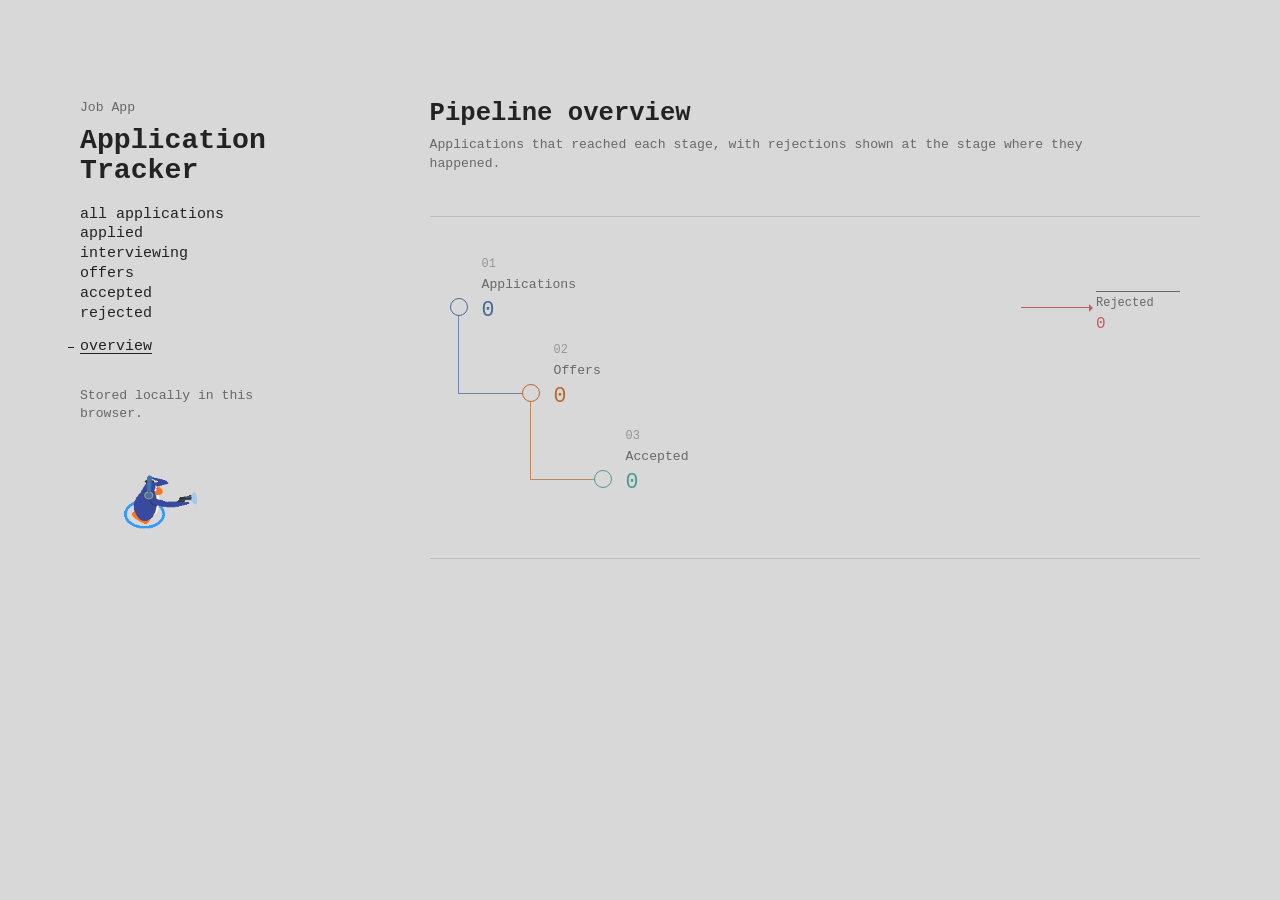
==== overview.html @ aea888de "feat: add interview round tracking and overview page; update styles and scripts" ====
<!DOCTYPE html>
<html lang="en">
  <head>
    <meta charset="UTF-8" />
    <meta name="viewport" content="width=device-width, initial-scale=1.0" />
    <title>Pipeline Overview · Job Application Tracker</title>
    <link rel="stylesheet" href="./styles.css" />
  </head>
  <body>
    <main class="shell">
      <aside class="rail" aria-label="Tracker navigation">
        <p class="eyebrow">Job App</p>
        <h1>Application Tracker</h1>

        <nav class="nav-list" aria-label="Tracker views">
          <a class="nav-link" href="./index.html">all applications</a>
          <a class="nav-link" href="./index.html?filter=Applied">applied</a>
          <a class="nav-link" href="./index.html?filter=Interviewing">interviewing</a>
          <a class="nav-link" href="./index.html?filter=Offer">offers</a>
          <a class="nav-link" href="./index.html?filter=Accepted">accepted</a>
          <a class="nav-link" href="./index.html?filter=Rejected">rejected</a>
          <a class="nav-link overview-link is-active" href="./overview.html" aria-current="page">overview</a>
        </nav>

        <p class="microcopy">Stored locally in this browser.</p>

        <div class="mascot" aria-label="Tracker mascot">
          <img src="./assets/mascot.gif" alt="Tracker mascot" />
        </div>
      </aside>

      <section class="workspace overview-workspace" aria-label="Pipeline overview">
        <header class="overview-header">
          <h2>Pipeline overview</h2>
          <p>Applications that reached each stage, with rejections shown at the stage where they happened.</p>
        </header>

        <section class="application-funnel" aria-label="Job application funnel">
          <div id="funnel-timeline" class="funnel-scroll"></div>
        </section>
      </section>
    </main>

    <script src="./overview.js"></script>
  </body>
</html>
---- styles.css ----
:root {
  --paper: #d8d8d8;
  --ink: #232323;
  --muted: #686868;
  --line: #bcbcbc;
  --field: #e6e6e6;
  --applied: #476a92;
  --interviewing: #9a6a22;
  --offer: #b8682d;
  --accepted: #2f7354;
  --rejected: #9a3d3d;
}

* {
  box-sizing: border-box;
}

[hidden] {
  display: none !important;
}

body {
  margin: 0;
  min-height: 100vh;
  background: var(--paper);
  color: var(--ink);
  font-family: "Courier New", Courier, monospace;
  font-size: 15px;
  letter-spacing: 0;
}

button,
input,
select,
textarea {
  font: inherit;
}

button {
  color: inherit;
}

.shell {
  display: grid;
  grid-template-columns: minmax(180px, 260px) minmax(0, 1fr);
  gap: clamp(2rem, 7vw, 8rem);
  width: min(1120px, calc(100% - 40px));
  margin: 0 auto;
  padding: clamp(4rem, 11vh, 8rem) 0 4rem;
}

.rail {
  position: sticky;
  top: 4rem;
  align-self: start;
}

.eyebrow,
.microcopy,
dt,
label,
.funnel-stage-label {
  color: var(--muted);
  font-size: 0.82rem;
  line-height: 1.35;
}

.eyebrow {
  margin: 0 0 0.55rem;
}

h1 {
  width: min-content;
  margin: 0 0 1.2rem;
  font-size: clamp(1.5rem, 2.2vw, 2.05rem);
  font-weight: 600;
  line-height: 1.08;
}

.nav-list {
  display: grid;
  justify-items: start;
  gap: 0.18rem;
  margin-bottom: 2rem;
}

.nav-link,
.text-button {
  appearance: none;
  border: 0;
  background: transparent;
  padding: 0;
  text-align: left;
  cursor: pointer;
}

.nav-link {
  position: relative;
  color: var(--ink);
  text-decoration: none;
}

.overview-link {
  margin-top: 0.85rem;
}

.nav-link::before {
  content: "";
  position: absolute;
  left: -0.75rem;
  top: 50%;
  width: 0.35rem;
  height: 1px;
  background: transparent;
}

.nav-link:hover,
.nav-link.is-active,
.text-button:hover,
a:hover {
  text-decoration: underline;
}

.nav-link.is-active::before {
  background: var(--ink);
}

.text-button.danger {
  color: var(--rejected);
}

.microcopy {
  max-width: 13rem;
  margin: 1.2rem 0 0;
}

.mascot {
  width: min(8rem, 52vw);
  margin-top: 2rem;
}

.mascot img {
  display: block;
  width: 100%;
  height: auto;
}

.workspace {
  min-width: 0;
  display: grid;
  gap: 1.35rem;
}

.application-funnel {
  min-width: 0;
  border-top: 1px solid var(--line);
  border-bottom: 1px solid var(--line);
}

.funnel-scroll {
  width: 100%;
  max-width: 100%;
  min-width: 0;
}

.funnel-timeline {
  --step-size: min(var(--desktop-step, 64px), 8vw);
  padding: 2.5rem clamp(0.25rem, 2vw, 1.25rem) 1.75rem;
}

.funnel-stage {
  position: relative;
  width: calc(100% - (var(--step-index) * var(--step-size)));
  min-width: 0;
  min-height: 86px;
  margin-left: calc(var(--step-index) * var(--step-size));
  color: var(--applied);
  text-align: left;
}

.funnel-stage:not(:last-child)::after {
  content: "";
  position: absolute;
  z-index: 0;
  top: 50px;
  left: 8px;
  width: var(--step-size);
  height: 86px;
  border-bottom: 1px solid currentColor;
  border-left: 1px solid currentColor;
  opacity: 0.72;
}

.funnel-stage-index,
.funnel-stage-label,
.funnel-stage-value {
  display: block;
}

.funnel-stage-index {
  margin: 0 0 0.35rem 2rem;
  color: #969696;
  font-size: 0.75rem;
}

.funnel-stage-label {
  margin: 0 7rem 0 2rem;
  color: var(--muted);
  line-height: 1.25;
}

.funnel-stage-value {
  margin: 0.4rem 0 0 2rem;
  font-size: 1.35rem;
  font-weight: 400;
  line-height: 1;
}

.funnel-node {
  position: absolute;
  z-index: 1;
  display: block;
  width: 18px;
  height: 18px;
  top: 41px;
  left: 0;
  border: 1px solid currentColor;
  border-radius: 50%;
  background: var(--paper);
}

.funnel-round-1 { color: #4f8d6b; }
.funnel-round-2 { color: #527c9f; }
.funnel-round-3 { color: #7b6f9c; }
.funnel-offers { color: var(--offer); }
.funnel-accepted { color: #4e9993; }

.funnel-rejected-branch {
  position: absolute;
  top: 34px;
  right: 0;
  width: 84px;
  color: #c65d5d;
  font-size: 0.75rem;
  text-align: left;
}

.funnel-rejected-branch::before {
  content: "";
  position: absolute;
  top: 16px;
  right: calc(100% + 7px);
  width: clamp(30px, 7vw, 68px);
  height: 1px;
  border-top: 1px solid currentColor;
}

.funnel-rejected-branch::after {
  content: "";
  position: absolute;
  top: 13px;
  left: -7px;
  border: 4px solid transparent;
  border-left-color: currentColor;
}

.funnel-rejected-branch span,
.funnel-rejected-branch strong {
  display: block;
  font-weight: 400;
}

.funnel-rejected-branch span {
  padding-top: 0.25rem;
  border-top: 1px solid currentColor;
  color: var(--muted);
}

.funnel-rejected-branch strong {
  margin-top: 0.3rem;
  font-size: 1rem;
}

.overview-header {
  padding-bottom: 0.4rem;
}

.overview-header h2 {
  margin: 0;
  font-size: clamp(1.25rem, 2vw, 1.65rem);
  font-weight: 600;
}

.overview-header p {
  max-width: 42rem;
  margin: 0.45rem 0 0;
  color: var(--muted);
  font-size: 0.82rem;
  line-height: 1.45;
}

.tracker-form,
.list-tools,
.job-item,
.empty-state {
  border-top: 1px solid var(--line);
}

.tracker-form {
  display: grid;
  gap: 1rem;
  padding-top: 1.1rem;
}

.form-error {
  min-height: 1rem;
  margin: 0;
  color: var(--rejected);
  font-size: 0.85rem;
}

.form-grid {
  display: grid;
  grid-template-columns: repeat(2, minmax(0, 1fr));
  gap: 0.9rem 1rem;
}

label {
  display: grid;
  gap: 0.35rem;
}

input,
select,
textarea {
  width: 100%;
  min-width: 0;
  border: 1px solid var(--line);
  border-radius: 0;
  background: var(--field);
  color: var(--ink);
  padding: 0.56rem 0.62rem;
  outline: none;
}

textarea {
  resize: vertical;
}

input:focus,
select:focus,
textarea:focus {
  border-color: var(--ink);
  box-shadow: inset 0 -1px 0 var(--ink);
}

button[type="submit"] {
  width: max-content;
  border: 1px solid var(--ink);
  border-radius: 0;
  background: var(--ink);
  color: var(--paper);
  padding: 0.58rem 0.8rem;
  cursor: pointer;
}

button[type="submit"]:hover {
  background: transparent;
  color: var(--ink);
}

.form-actions,
.list-tools,
.row-actions {
  display: flex;
  flex-wrap: wrap;
  align-items: end;
  gap: 0.85rem;
}

.list-tools {
  justify-content: space-between;
  padding-top: 1rem;
}

.search-label {
  flex: 1 1 280px;
}

.sort-label {
  flex: 0 1 210px;
}

.job-list {
  display: grid;
  gap: 0.95rem;
}

.job-item {
  position: relative;
  display: grid;
  gap: 1rem;
  padding: 1rem 0 1.1rem 1rem;
}

.job-item::before {
  content: "";
  position: absolute;
  left: 0;
  top: 1rem;
  bottom: 1.1rem;
  width: 3px;
  background: var(--applied);
}

.job-item.status-interviewing::before {
  background: var(--interviewing);
}

.job-item.status-offer::before {
  background: var(--offer);
}

.job-item.status-accepted::before {
  background: var(--accepted);
}

.job-item.status-rejected::before {
  background: var(--rejected);
}

.job-main {
  display: flex;
  justify-content: space-between;
  gap: 1rem;
}

.company {
  margin: 0 0 0.25rem;
  color: var(--muted);
}

.job-item h2 {
  margin: 0;
  font-size: 1.2rem;
  line-height: 1.2;
}

.status-pill {
  align-self: start;
  border: 1px solid currentColor;
  padding: 0.24rem 0.42rem;
  font-size: 0.78rem;
  white-space: nowrap;
}

.status-pill.status-applied {
  color: var(--applied);
}

.status-pill.status-interviewing {
  color: var(--interviewing);
}

.status-pill.status-offer {
  color: var(--offer);
}

.status-pill.status-accepted {
  color: var(--accepted);
}

.status-pill.status-rejected {
  color: var(--rejected);
}

.job-details {
  display: grid;
  grid-template-columns: repeat(5, minmax(0, 1fr));
  gap: 0.75rem;
  margin: 0;
}

.job-details div,
.row-actions label {
  min-width: 0;
}

dt,
dd {
  margin: 0;
}

dd,
.notes {
  overflow-wrap: anywhere;
  line-height: 1.4;
}

a {
  color: inherit;
  text-underline-offset: 0.18rem;
}

.notes {
  max-width: 58rem;
  margin: 0;
  color: #3d3d3d;
}

.row-actions select {
  min-width: 170px;
}

.empty-state {
  padding-top: 1rem;
}

.empty-state p,
.empty-state span {
  margin: 0;
}

.empty-state span {
  display: block;
  margin-top: 0.35rem;
  color: var(--muted);
}

@media (max-width: 860px) {
  .shell {
    grid-template-columns: 1fr;
    gap: 2rem;
    padding-top: 2.4rem;
  }

  .rail {
    position: static;
    display: grid;
    grid-template-columns: 1fr auto;
    column-gap: 1rem;
    align-items: start;
  }

  h1 {
    width: auto;
    max-width: 16rem;
  }

  .nav-list {
    grid-template-columns: repeat(2, max-content);
    column-gap: 1.25rem;
  }

  .mascot {
    grid-column: 2;
    grid-row: 1 / span 4;
    width: clamp(5rem, 20vw, 7rem);
    margin-top: 0;
  }

  .form-grid,
  .job-details {
    grid-template-columns: repeat(2, minmax(0, 1fr));
  }
}

@media (max-width: 560px) {
  body {
    font-size: 14px;
  }

  .shell {
    width: min(100% - 28px, 1120px);
  }

  .rail {
    grid-template-columns: 1fr;
  }

  .nav-list,
  .form-grid,
  .job-details,
  .job-main {
    grid-template-columns: 1fr;
  }

  .mascot {
    grid-column: auto;
    grid-row: auto;
    width: 5.5rem;
    margin-top: 0.75rem;
  }

  .job-main {
    display: grid;
  }

  .status-pill {
    justify-self: start;
  }

  .funnel-timeline {
    --step-size: var(--mobile-step, 22px);
  }

}
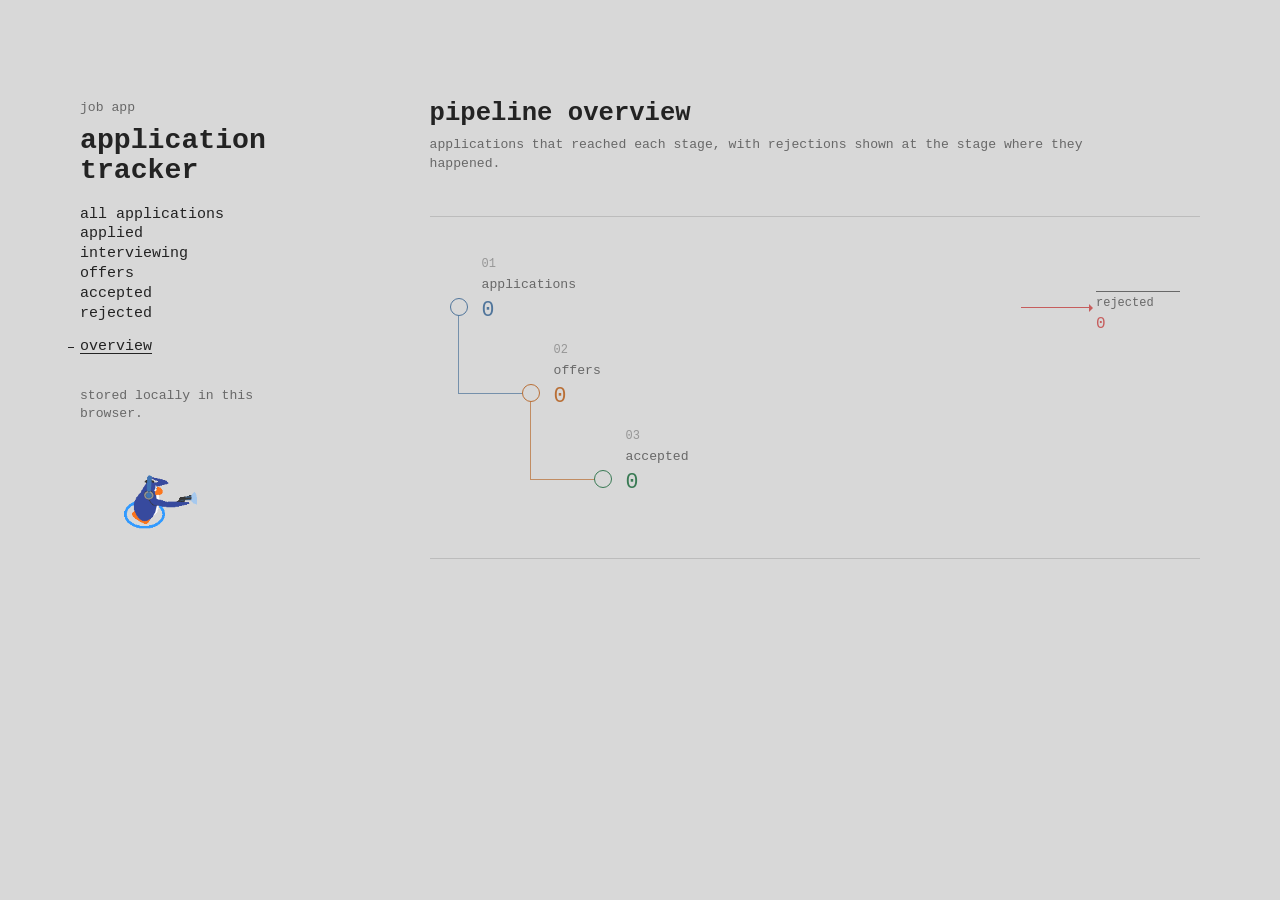
==== commit a30080d8: "feat: standardize text casing in HTML titles and styles" ====
--- a/overview.html
+++ b/overview.html
@@ -3,7 +3,7 @@
   <head>
     <meta charset="UTF-8" />
     <meta name="viewport" content="width=device-width, initial-scale=1.0" />
-    <title>Pipeline Overview · Job Application Tracker</title>
+    <title>pipeline overview · job application tracker</title>
     <link rel="stylesheet" href="./styles.css" />
   </head>
   <body>
--- a/styles.css
+++ b/styles.css
@@ -27,6 +27,7 @@
   font-family: "Courier New", Courier, monospace;
   font-size: 15px;
   letter-spacing: 0;
+  text-transform: lowercase;
 }
 
 button,
@@ -34,6 +35,7 @@
 select,
 textarea {
   font: inherit;
+  text-transform: lowercase;
 }
 
 button {
@@ -229,12 +231,6 @@
   background: var(--paper);
 }
 
-.funnel-round-1 { color: #4f8d6b; }
-.funnel-round-2 { color: #527c9f; }
-.funnel-round-3 { color: #7b6f9c; }
-.funnel-offers { color: var(--offer); }
-.funnel-accepted { color: #4e9993; }
-
 .funnel-rejected-branch {
   position: absolute;
   top: 34px;
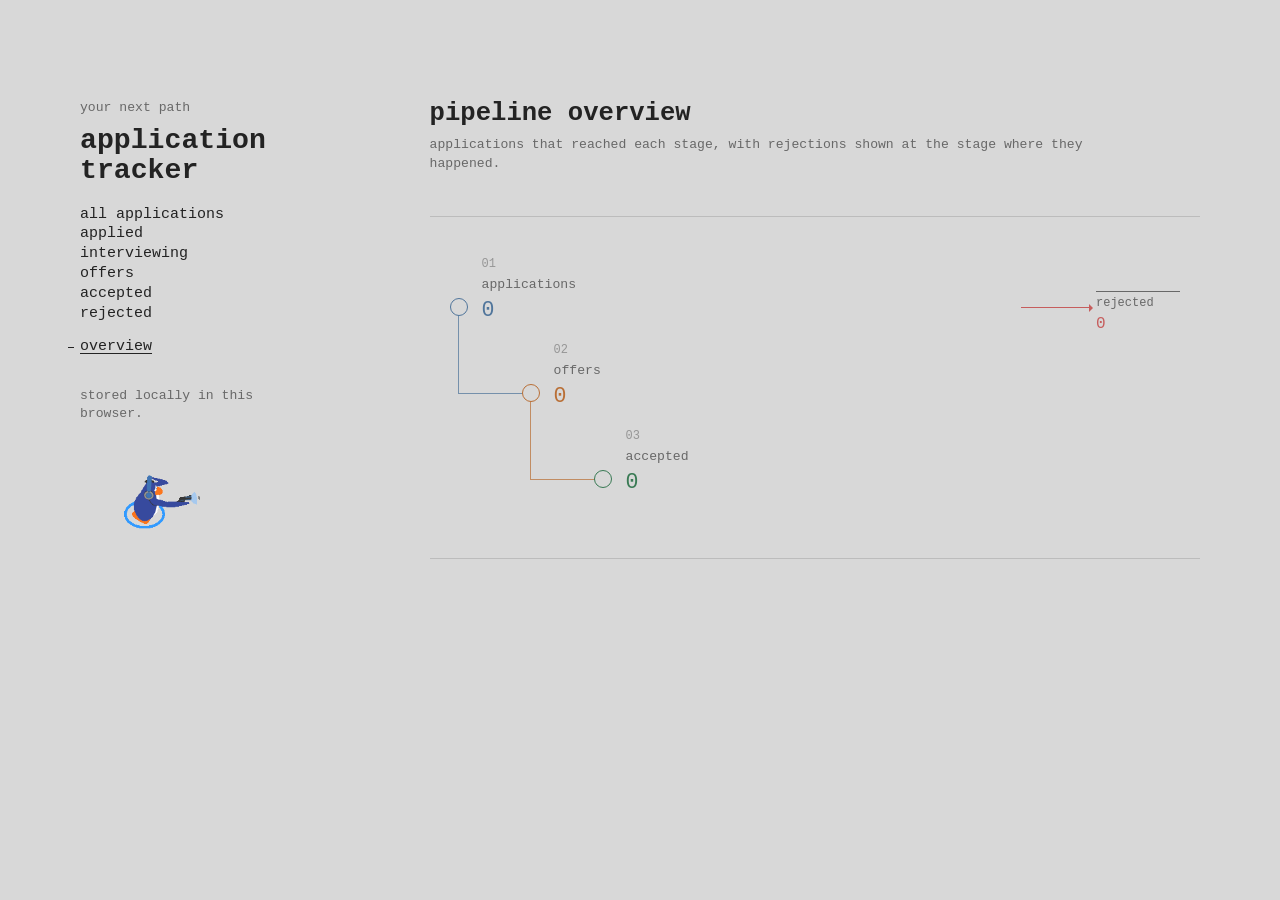
==== commit 4fba8288: "feat: update eyebrow text in overview to enhance user guidance" ====
--- a/overview.html
+++ b/overview.html
@@ -9,7 +9,7 @@
   <body>
     <main class="shell">
       <aside class="rail" aria-label="Tracker navigation">
-        <p class="eyebrow">Job App</p>
+        <p class="eyebrow">your next path</p>
         <h1>Application Tracker</h1>
 
         <nav class="nav-list" aria-label="Tracker views">
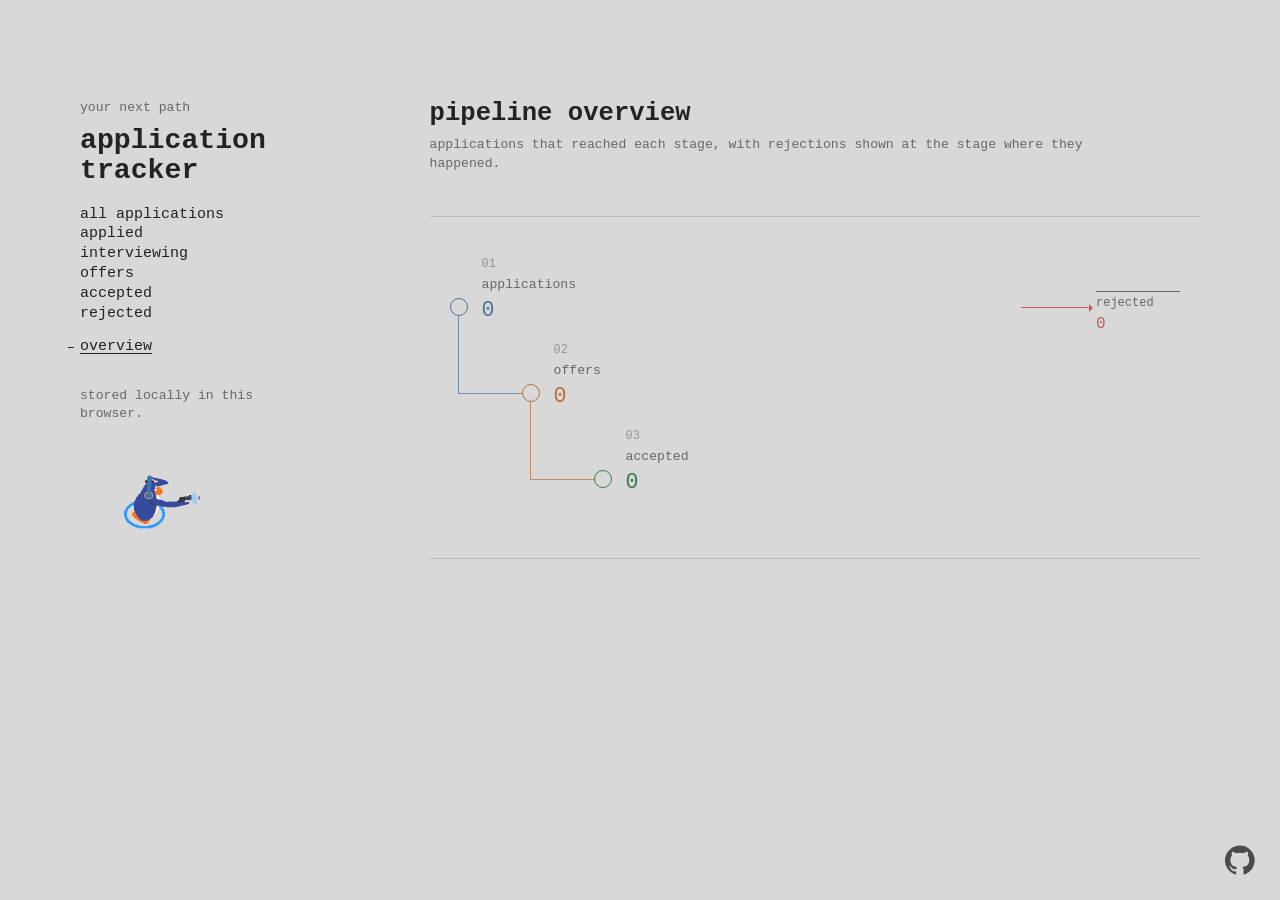
==== commit 87047019: "feat: add GitHub link with icon to index and overview pages; style adjustments for visibility" ====
--- a/overview.html
+++ b/overview.html
@@ -41,6 +41,12 @@
       </section>
     </main>
 
+    <a class="github-link" href="https://github.com/tylernsocial" target="_blank" rel="noreferrer" aria-label="Visit Tyler's GitHub profile">
+      <svg viewBox="0 0 24 24" aria-hidden="true" focusable="false">
+        <path d="M12 .5a12 12 0 0 0-3.8 23.39c.6.11.82-.26.82-.58v-2.03c-3.34.73-4.04-1.61-4.04-1.61-.55-1.39-1.34-1.76-1.34-1.76-1.09-.75.08-.73.08-.73 1.21.08 1.85 1.24 1.85 1.24 1.07 1.84 2.82 1.31 3.51 1 .11-.78.42-1.31.76-1.61-2.66-.3-5.46-1.33-5.46-5.93 0-1.31.47-2.38 1.24-3.22-.12-.3-.54-1.52.12-3.18 0 0 1.01-.32 3.3 1.23a11.46 11.46 0 0 1 6 0c2.29-1.55 3.29-1.23 3.29-1.23.66 1.66.24 2.88.12 3.18.77.84 1.24 1.91 1.24 3.22 0 4.61-2.8 5.63-5.48 5.92.43.37.82 1.1.82 2.22v3.29c0 .32.22.7.83.58A12 12 0 0 0 12 .5Z" />
+      </svg>
+    </a>
+
     <script src="./overview.js"></script>
   </body>
 </html>
--- a/styles.css
+++ b/styles.css
@@ -498,6 +498,33 @@
   text-underline-offset: 0.18rem;
 }
 
+.github-link {
+  position: fixed;
+  right: 1.25rem;
+  bottom: 1.25rem;
+  z-index: 10;
+  display: grid;
+  place-items: center;
+  width: 2.5rem;
+  height: 2.5rem;
+  color: var(--ink);
+  opacity: 0.78;
+  transition: opacity 160ms ease, transform 160ms ease;
+}
+
+.github-link:hover,
+.github-link:focus-visible {
+  opacity: 1;
+  transform: translateY(-2px);
+}
+
+.github-link svg {
+  display: block;
+  width: 1.85rem;
+  height: 1.85rem;
+  fill: currentColor;
+}
+
 .notes {
   max-width: 58rem;
   margin: 0;
@@ -600,4 +627,9 @@
     --step-size: var(--mobile-step, 22px);
   }
 
-}
+  .github-link {
+    right: 0.85rem;
+    bottom: 0.85rem;
+  }
+
+}
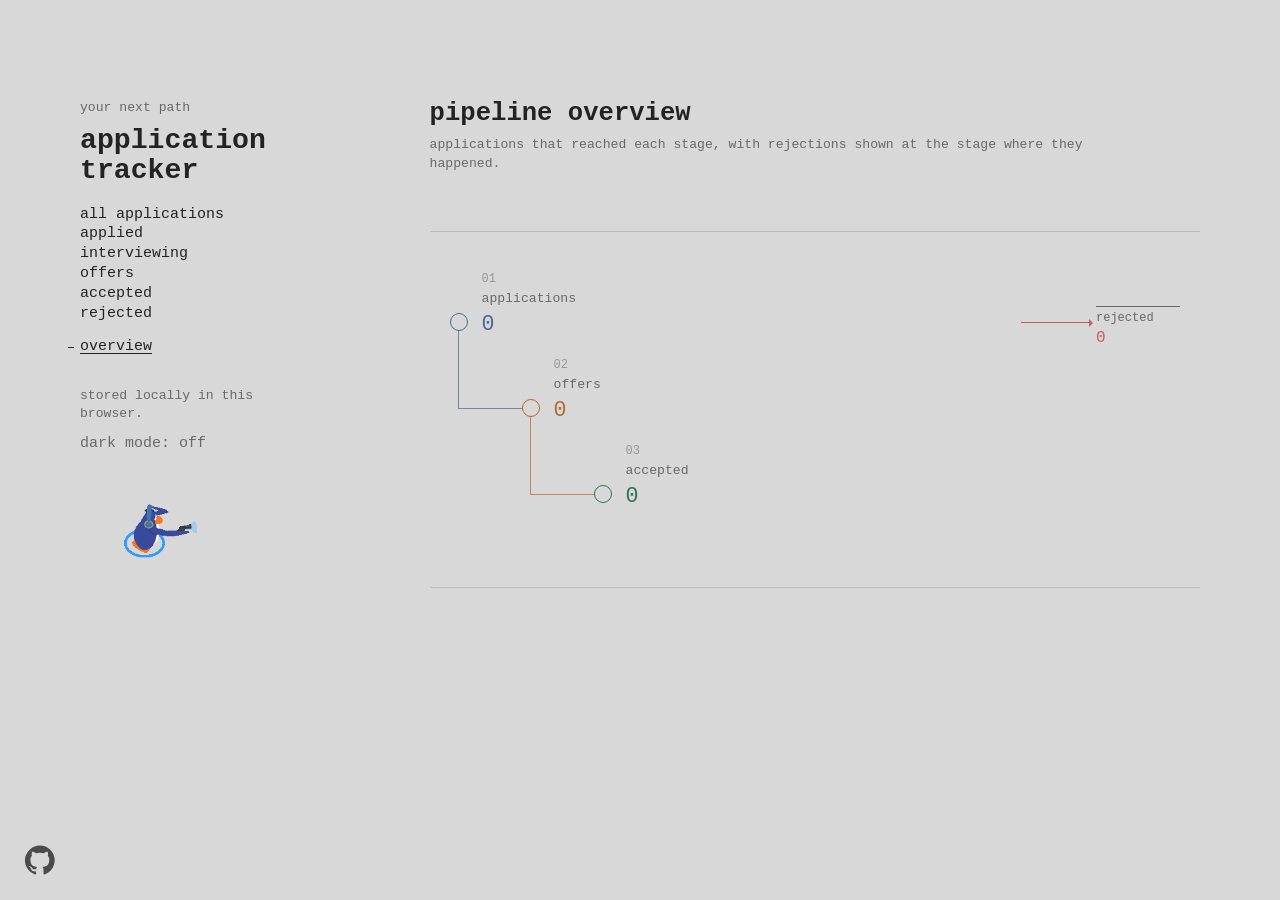
==== commit c814f2eb: "feat: implement theme toggle functionality with dark mode support and related UI updates" ====
--- a/overview.html
+++ b/overview.html
@@ -4,6 +4,7 @@
     <meta charset="UTF-8" />
     <meta name="viewport" content="width=device-width, initial-scale=1.0" />
     <title>pipeline overview · job application tracker</title>
+    <script src="./theme.js"></script>
     <link rel="stylesheet" href="./styles.css" />
   </head>
   <body>
@@ -23,6 +24,9 @@
         </nav>
 
         <p class="microcopy">Stored locally in this browser.</p>
+        <button id="theme-toggle" class="text-button theme-toggle" type="button" aria-pressed="false">
+          dark mode: off
+        </button>
 
         <div class="mascot" aria-label="Tracker mascot">
           <img src="./assets/mascot.gif" alt="Tracker mascot" />
--- a/styles.css
+++ b/styles.css
@@ -9,6 +9,29 @@
   --offer: #b8682d;
   --accepted: #2f7354;
   --rejected: #9a3d3d;
+  --subtle: #969696;
+  --notes: #3d3d3d;
+  --rejected-branch: #c65d5d;
+  --funnel-stage-lightness: 45%;
+  color-scheme: light;
+}
+
+:root[data-theme="dark"] {
+  --paper: #181818;
+  --ink: #ededed;
+  --muted: #aaa;
+  --line: #444;
+  --field: #252525;
+  --applied: #81a8d2;
+  --interviewing: #d3a454;
+  --offer: #df9560;
+  --accepted: #71b993;
+  --rejected: #dc7979;
+  --subtle: #888;
+  --notes: #d0d0d0;
+  --rejected-branch: #e48484;
+  --funnel-stage-lightness: 67%;
+  color-scheme: dark;
 }
 
 * {
@@ -136,6 +159,15 @@
   margin: 1.2rem 0 0;
 }
 
+.theme-toggle {
+  margin-top: 0.75rem;
+  color: var(--muted);
+}
+
+.theme-toggle[aria-pressed="true"] {
+  color: var(--ink);
+}
+
 .mascot {
   width: min(8rem, 52vw);
   margin-top: 2rem;
@@ -145,6 +177,31 @@
   display: block;
   width: 100%;
   height: auto;
+}
+
+.export-panel {
+  display: grid;
+  justify-items: start;
+  gap: 0.55rem;
+  margin-top: 1rem;
+}
+
+.secondary-button {
+  background: transparent;
+  color: var(--ink);
+}
+
+.secondary-button:hover:not(:disabled) {
+  background: var(--ink);
+  color: var(--paper);
+}
+
+.export-message {
+  min-height: 1rem;
+  margin: 0;
+  color: var(--muted);
+  font-size: 0.82rem;
+  line-height: 1.35;
 }
 
 .workspace {
@@ -201,7 +258,7 @@
 
 .funnel-stage-index {
   margin: 0 0 0.35rem 2rem;
-  color: #969696;
+  color: var(--subtle);
   font-size: 0.75rem;
 }
 
@@ -236,7 +293,7 @@
   top: 34px;
   right: 0;
   width: 84px;
-  color: #c65d5d;
+  color: var(--rejected-branch);
   font-size: 0.75rem;
   text-align: left;
 }
@@ -350,6 +407,7 @@
   box-shadow: inset 0 -1px 0 var(--ink);
 }
 
+.primary-button,
 button[type="submit"] {
   width: max-content;
   border: 1px solid var(--ink);
@@ -360,9 +418,18 @@
   cursor: pointer;
 }
 
-button[type="submit"]:hover {
+.primary-button:hover:not(:disabled),
+button[type="submit"]:hover:not(:disabled) {
   background: transparent;
   color: var(--ink);
+}
+
+.primary-button:disabled,
+button[type="submit"]:disabled {
+  border-color: var(--line);
+  background: transparent;
+  color: var(--muted);
+  cursor: not-allowed;
 }
 
 .form-actions,
@@ -500,7 +567,7 @@
 
 .github-link {
   position: fixed;
-  right: 1.25rem;
+  left: 1.25rem;
   bottom: 1.25rem;
   z-index: 10;
   display: grid;
@@ -528,7 +595,7 @@
 .notes {
   max-width: 58rem;
   margin: 0;
-  color: #3d3d3d;
+  color: var(--notes);
 }
 
 .row-actions select {
@@ -628,7 +695,7 @@
   }
 
   .github-link {
-    right: 0.85rem;
+    left: 0.85rem;
     bottom: 0.85rem;
   }
 
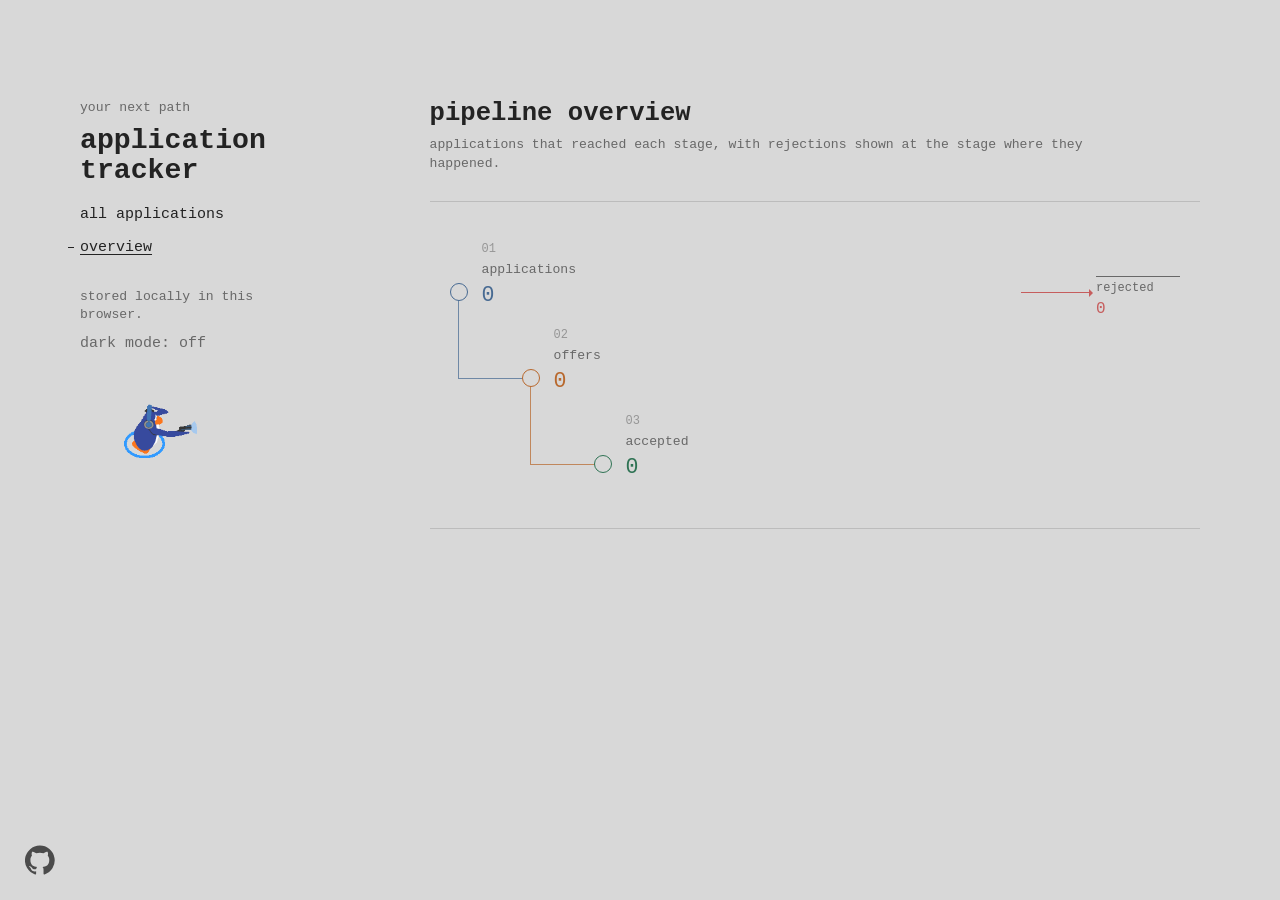
==== commit 749c1fdf: "feat: update navigation and filtering options with new status dropdown and UI enhancements" ====
--- a/overview.html
+++ b/overview.html
@@ -15,11 +15,6 @@
 
         <nav class="nav-list" aria-label="Tracker views">
           <a class="nav-link" href="./index.html">all applications</a>
-          <a class="nav-link" href="./index.html?filter=Applied">applied</a>
-          <a class="nav-link" href="./index.html?filter=Interviewing">interviewing</a>
-          <a class="nav-link" href="./index.html?filter=Offer">offers</a>
-          <a class="nav-link" href="./index.html?filter=Accepted">accepted</a>
-          <a class="nav-link" href="./index.html?filter=Rejected">rejected</a>
           <a class="nav-link overview-link is-active" href="./overview.html" aria-current="page">overview</a>
         </nav>
 
--- a/styles.css
+++ b/styles.css
@@ -196,6 +196,47 @@
   color: var(--paper);
 }
 
+.import-control {
+  position: relative;
+  width: max-content;
+}
+
+.import-help {
+  position: absolute;
+  z-index: 20;
+  top: 50%;
+  right: calc(100% + 0.75rem);
+  width: min(18rem, calc(100vw - 2rem));
+  padding: 0.7rem 0.8rem;
+  border: 1px solid var(--line);
+  background: var(--field);
+  color: var(--ink);
+  font-size: 0.78rem;
+  line-height: 1.45;
+  opacity: 0;
+  pointer-events: none;
+  transform: translateY(-50%) translateX(0.25rem);
+  transition: opacity 140ms ease, transform 140ms ease, visibility 140ms;
+  visibility: hidden;
+}
+
+.import-help::before {
+  content: "";
+  position: absolute;
+  top: 50%;
+  left: 100%;
+  border: 6px solid transparent;
+  border-left-color: var(--line);
+  transform: translateY(-50%);
+}
+
+.import-control:hover .import-help,
+.import-control:focus-within .import-help {
+  opacity: 1;
+  transform: translateY(-50%) translateX(0);
+  visibility: visible;
+}
+
 .export-message {
   min-height: 1rem;
   margin: 0;
@@ -450,6 +491,7 @@
   flex: 1 1 280px;
 }
 
+.filter-label,
 .sort-label {
   flex: 0 1 210px;
 }
@@ -592,6 +634,21 @@
   fill: currentColor;
 }
 
+.back-to-top {
+  position: fixed;
+  right: 1.25rem;
+  bottom: 1.25rem;
+  z-index: 10;
+  display: inline-flex;
+  align-items: center;
+  gap: 0.45rem;
+}
+
+.back-to-top span {
+  font-size: 1.1rem;
+  line-height: 1;
+}
+
 .notes {
   max-width: 58rem;
   margin: 0;
@@ -653,6 +710,30 @@
   .job-details {
     grid-template-columns: repeat(2, minmax(0, 1fr));
   }
+
+  .import-help {
+    top: calc(100% + 0.6rem);
+    right: auto;
+    left: 0;
+    width: min(18rem, calc(100vw - 2.5rem));
+    transform: translateY(-0.25rem);
+  }
+
+  .import-help::before {
+    left: 1.2rem;
+    right: auto;
+    bottom: 100%;
+    top: auto;
+    border-left-color: transparent;
+    border-right-color: transparent;
+    border-bottom-color: var(--line);
+    transform: none;
+  }
+
+  .import-control:hover .import-help,
+  .import-control:focus-within .import-help {
+    transform: translateY(0);
+  }
 }
 
 @media (max-width: 560px) {
@@ -699,4 +780,9 @@
     bottom: 0.85rem;
   }
 
-}
+  .back-to-top {
+    right: 0.85rem;
+    bottom: 0.85rem;
+  }
+
+}
